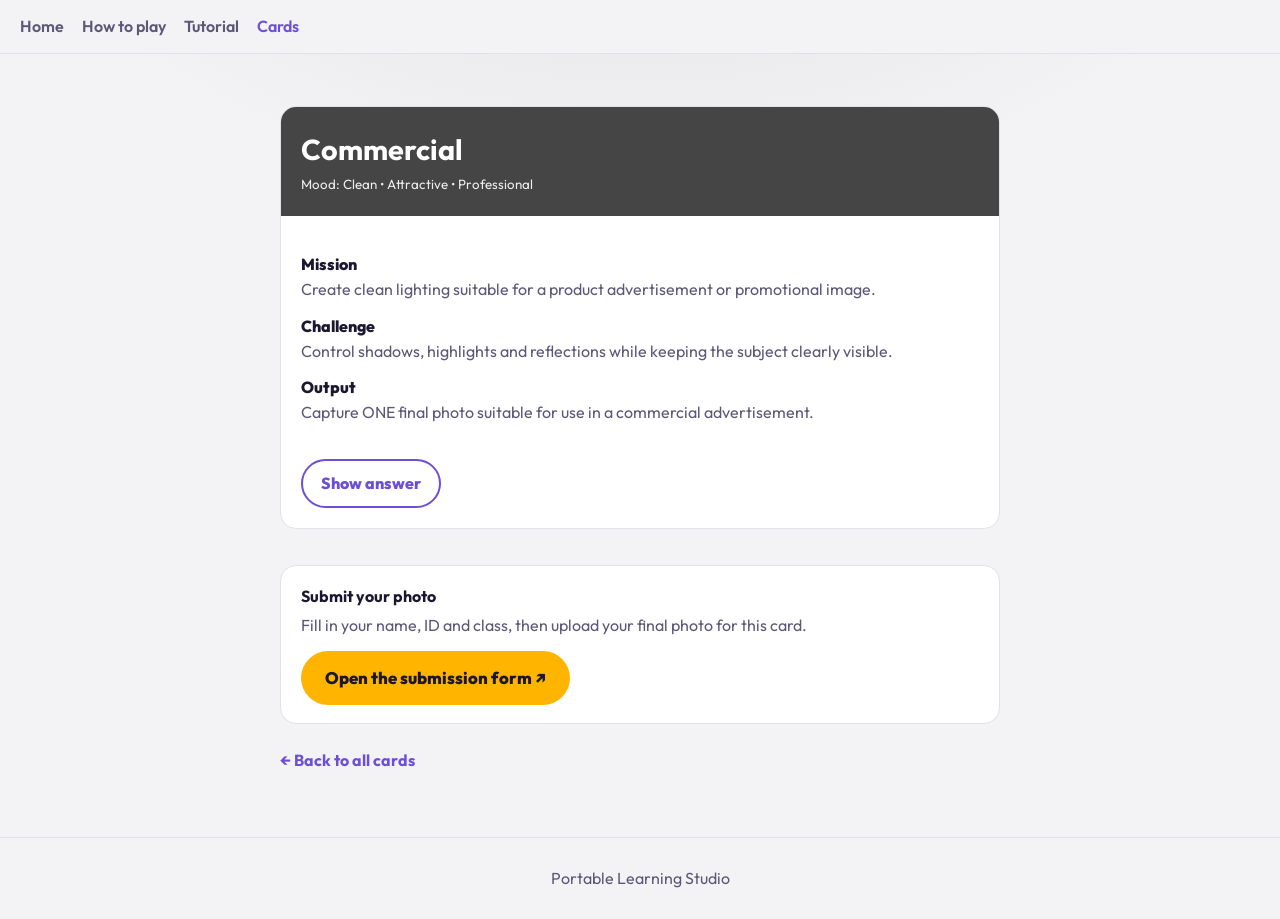
==== commercial.html @ ba3b09c4 "Add files via upload" ====
<!DOCTYPE html>
<html lang="en">
<head>
<meta charset="utf-8">
<meta name="viewport" content="width=device-width, initial-scale=1, viewport-fit=cover">
<title>Commercial — Portable Learning Studio</title>
<link href="https://fonts.googleapis.com/css2?family=Outfit:wght@400;600;800&display=swap" rel="stylesheet">
<link rel="stylesheet" href="style.css">
</head>
<body class="theme-commercial" style="--c:#454545">
<div class="page-wrap">
<nav aria-label="Sections"><a href="index.html">Home</a><a href="index.html#play">How to play</a><a href="index.html#tutorial">Tutorial</a><a href="index.html#cards" class="current">Cards</a></nav>
<main>
<section>
<article class="gc">
<header><h3>Commercial</h3><small>Mood: Clean • Attractive • Professional</small></header>
<div class="body">
<dl>
<dt>Mission</dt><dd>Create clean lighting suitable for a product advertisement or promotional image.</dd>
<dt>Challenge</dt><dd>Control shadows, highlights and reflections while keeping the subject clearly visible.</dd>
<dt>Output</dt><dd>Capture ONE final photo suitable for use in a commercial advertisement.</dd>
</dl>
<button class="reveal" aria-expanded="false" aria-controls="a-commercial">Show answer</button>
<div class="ans" id="a-commercial" hidden>
<b>A strong commercial setup</b>
<ul>
<li>Even, soft light from the front or a 45° angle, with minimal harsh shadows.</li>
<li>A fill light or reflector to lift shadows on the opposite side.</li>
<li>Clean, neutral background so the subject stands out.</li>
<li>Watch for unwanted glare or reflections on shiny surfaces.</li>
</ul>
<div class="video-wrap">
<iframe src="https://www.youtube.com/embed/VIDEO_ID_HERE" title="Answer walkthrough" allowfullscreen></iframe>
</div>
</div>
</div>
</article>
<div class="submit">
<h4>Submit your photo</h4>
<p>Fill in your name, ID and class, then upload your final photo for this card.</p>
<a class="form-btn" href="https://forms.gle/HwCCxJdiTN3s4n898" target="_blank" rel="noopener">Open the submission form ↗</a>
</div>
<a class="back" href="index.html#cards">← Back to all cards</a>
</section>
</main>
<footer>Portable Learning Studio</footer>
</div>
<script src="reveal.js"></script>
</body>
</html>
---- style.css ----
:root{--bg:#f6f4fb;--ink:#1b1730;--mute:#5d5878;--card:#fff;--line:#d9d3ee;--violet:#6d4fd6;--lamp:#ffb400;--dark:#15112b;
box-sizing:border-box;padding-top:env(safe-area-inset-top,0px);padding-bottom:env(safe-area-inset-bottom,0px)}
@media (prefers-color-scheme:dark){:root:not([data-theme="light"]){--bg:#110e22;--ink:#efeaff;--mute:#a9a2c8;--card:#1b1732;--line:#342d58;--violet:#9a82f5}}
:root[data-theme="dark"]{--bg:#110e22;--ink:#efeaff;--mute:#a9a2c8;--card:#1b1732;--line:#342d58;--violet:#9a82f5}
*{box-sizing:border-box}
html{scroll-behavior:smooth;scroll-padding-top:64px}
body{margin:0;background:var(--bg);color:var(--ink);font-family:Outfit,system-ui,sans-serif;line-height:1.55}
body.page-theme{background:
  radial-gradient(1100px 560px at 50% -180px, color-mix(in srgb, var(--c) 22%, transparent), transparent 70%),
  var(--bg)}
.page-wrap{position:relative;z-index:1}

/* Horror theme: fog, grain, vignette, flicker, glow */
body.theme-horror{background:#07060a}
body.theme-horror::before{content:"";position:fixed;inset:0;z-index:0;pointer-events:none;
  background:
    radial-gradient(1300px 800px at 50% 115%, transparent 25%, rgba(0,0,0,.88) 100%),
    radial-gradient(900px 600px at 50% 0%, color-mix(in srgb, var(--c) 30%, transparent), transparent 70%);
  animation:flicker 6s infinite}
body.theme-horror::after{content:"";position:fixed;inset:0;z-index:0;pointer-events:none;opacity:.22;mix-blend-mode:overlay;
  background-image:url("data:image/svg+xml;utf8,<svg xmlns='http://www.w3.org/2000/svg' width='160' height='160'><filter id='n'><feTurbulence type='fractalNoise' baseFrequency='0.85' numOctaves='2' stitchTiles='stitch'/></filter><rect width='100%25' height='100%25' filter='url(%23n)'/></svg>")}
@keyframes flicker{
  0%,100%{opacity:1}
  4%{opacity:.35}5%{opacity:1}6%{opacity:.55}7%{opacity:1}
  41%{opacity:.3}42%{opacity:.85}43%{opacity:.45}44%{opacity:1}
  71%{opacity:.5}72%{opacity:1}
}
body.theme-horror .horror-title{animation:titleFlicker 6s infinite}
@keyframes titleFlicker{
  0%,100%{opacity:1}
  4%{opacity:.5}5%{opacity:1}6%{opacity:.65}7%{opacity:1}
  41%{opacity:.4}42%{opacity:1}43%{opacity:.6}44%{opacity:1}
  71%{opacity:.65}72%{opacity:1}
}
.fog{position:fixed;z-index:-1;pointer-events:none;border-radius:50%;filter:blur(60px);opacity:.3;
  background:radial-gradient(circle, color-mix(in srgb, var(--c) 60%, transparent), transparent 70%)}
.fog1{width:460px;height:280px;top:8%;left:-12%;animation:drift1 32s ease-in-out infinite alternate}
.fog2{width:560px;height:240px;bottom:4%;right:-16%;animation:drift2 38s ease-in-out infinite alternate}
@keyframes drift1{from{transform:translateX(0)}to{transform:translateX(110px)}}
@keyframes drift2{from{transform:translateX(0)}to{transform:translateX(-130px)}}
@media (prefers-reduced-motion:reduce){body.theme-horror::before,.fog,body.theme-horror .horror-title{animation:none}}
.horror-title{font-family:'Creepster',system-ui;letter-spacing:3px;font-weight:400 !important;
  text-shadow:0 0 14px color-mix(in srgb, var(--c) 75%, transparent),0 0 32px color-mix(in srgb, var(--c) 40%, transparent)}
body.theme-horror .gc{animation:pulseGlow 5s ease-in-out infinite}
@keyframes pulseGlow{
  0%,100%{box-shadow:0 0 0 1px color-mix(in srgb, var(--c) 40%, transparent),0 0 30px -10px color-mix(in srgb, var(--c) 55%, transparent)}
  50%{box-shadow:0 0 0 1px color-mix(in srgb, var(--c) 55%, transparent),0 0 55px -6px color-mix(in srgb, var(--c) 65%, transparent)}
}
@media (prefers-reduced-motion:reduce){body.theme-horror .gc{animation:none}}

/* Mystery theme: drifting spotlight, grain, vignette */
body.theme-mystery{background:#060913}
body.theme-mystery::before{content:"";position:fixed;inset:0;z-index:0;pointer-events:none;
  background-repeat:no-repeat;
  background-image:
    radial-gradient(1300px 800px at 50% 115%, transparent 25%, rgba(0,0,0,.85) 100%),
    radial-gradient(480px 480px at 50% 50%, color-mix(in srgb, var(--c) 40%, transparent), transparent 70%);
  background-position:0 0, 25% 20%;
  animation:spotlightMove 18s ease-in-out infinite alternate}
@keyframes spotlightMove{0%{background-position:0 0, 20% 15%}50%{background-position:0 0, 75% 55%}100%{background-position:0 0, 35% 80%}}
body.theme-mystery::after{content:"";position:fixed;inset:0;z-index:0;pointer-events:none;opacity:.18;mix-blend-mode:overlay;
  background-image:url("data:image/svg+xml;utf8,<svg xmlns='http://www.w3.org/2000/svg' width='160' height='160'><filter id='n'><feTurbulence type='fractalNoise' baseFrequency='0.85' numOctaves='2' stitchTiles='stitch'/></filter><rect width='100%25' height='100%25' filter='url(%23n)'/></svg>")}
@media (prefers-reduced-motion:reduce){body.theme-mystery::before{animation:none}}

/* Commercial theme: clean, light, minimal shine sweep */
body.theme-commercial{--bg:#f3f3f5;--ink:#1b1730;--mute:#5d5878;--card:#fff;--line:#e2e2e6;
  background:radial-gradient(900px 500px at 50% -150px, color-mix(in srgb, var(--c) 10%, transparent), transparent 70%), var(--bg)}
body.theme-commercial .gc{position:relative;overflow:hidden}
body.theme-commercial .gc::after{content:"";position:absolute;top:0;left:-150%;width:55%;height:100%;z-index:1;
  background:linear-gradient(100deg, transparent, rgba(255,255,255,.55), transparent);
  animation:shine 7s ease-in-out infinite}
@keyframes shine{0%{left:-150%}35%{left:150%}100%{left:150%}}
@media (prefers-reduced-motion:reduce){body.theme-commercial .gc::after{animation:none;display:none}}

/* Dramatic theme: hard beam, cinematic bars, strong pulse */
body.theme-dramatic{background:#0a0607}
body.theme-dramatic::before{content:"";position:fixed;inset:0;z-index:0;pointer-events:none;
  background:
    radial-gradient(1300px 800px at 50% 115%, transparent 20%, rgba(0,0,0,.9) 100%),
    linear-gradient(100deg, transparent 42%, color-mix(in srgb, var(--c) 55%, transparent) 50%, transparent 58%)}
.cine-bar{position:fixed;left:0;right:0;height:6vh;background:#000;z-index:2;pointer-events:none}
.cine-bar.top{top:0}.cine-bar.bottom{bottom:0}
body.theme-dramatic .gc{animation:dramaticGlow 4s ease-in-out infinite}
@keyframes dramaticGlow{
  0%,100%{box-shadow:0 0 0 1px color-mix(in srgb, var(--c) 45%, transparent),0 0 30px -8px color-mix(in srgb, var(--c) 60%, transparent)}
  50%{box-shadow:0 0 0 1px color-mix(in srgb, var(--c) 65%, transparent),0 0 60px -4px color-mix(in srgb, var(--c) 75%, transparent)}
}
@media (prefers-reduced-motion:reduce){body.theme-dramatic .gc{animation:none}}

/* Happy theme: bright, floating light dots */
body.theme-happy{--bg:#fff8e6;--ink:#2a2110;--mute:#7a6b3f;--card:#fffdf5;--line:#f0dfa0;
  background:radial-gradient(1000px 600px at 50% -150px, color-mix(in srgb, var(--c) 30%, transparent), transparent 70%), var(--bg)}
.bokeh{position:fixed;z-index:0;pointer-events:none;border-radius:50%;filter:blur(2px);opacity:.5;
  background:radial-gradient(circle, color-mix(in srgb, var(--c) 55%, transparent), transparent 70%)}
.bokeh1{width:60px;height:60px;left:12%;bottom:-80px;animation:floatUp 14s linear infinite}
.bokeh2{width:40px;height:40px;left:40%;bottom:-80px;animation:floatUp 18s linear infinite 3s}
.bokeh3{width:50px;height:50px;left:70%;bottom:-80px;animation:floatUp 16s linear infinite 6s}
.bokeh4{width:30px;height:30px;left:85%;bottom:-80px;animation:floatUp 12s linear infinite 1.5s}
@keyframes floatUp{0%{transform:translateY(0);opacity:0}10%{opacity:.6}90%{opacity:.6}100%{transform:translateY(-110vh);opacity:0}}
body.theme-happy .gc{animation:happyGlow 5s ease-in-out infinite}
@keyframes happyGlow{
  0%,100%{box-shadow:0 0 0 1px color-mix(in srgb, var(--c) 40%, transparent),0 0 24px -8px color-mix(in srgb, var(--c) 55%, transparent)}
  50%{box-shadow:0 0 0 1px color-mix(in srgb, var(--c) 55%, transparent),0 0 40px -4px color-mix(in srgb, var(--c) 65%, transparent)}
}
@media (prefers-reduced-motion:reduce){.bokeh{display:none}body.theme-happy .gc{animation:none}}
nav{position:sticky;top:env(safe-area-inset-top,0px);z-index:5;display:flex;gap:18px;padding:14px 20px;background:var(--bg);border-bottom:1px solid var(--line);overflow-x:auto;white-space:nowrap}
nav a{color:var(--mute);text-decoration:none;font-weight:600}
nav a.current,nav a:hover,nav a:focus-visible{color:var(--violet)}
a:focus-visible,button:focus-visible{outline:3px solid var(--lamp);outline-offset:2px}
.hero{position:relative;background:var(--dark);color:#fff;padding:72px 20px 84px;overflow:hidden;--x:70%;--y:30%}
.hero::before{content:"";position:absolute;inset:0;background:radial-gradient(circle 260px at var(--x) var(--y),rgba(255,180,0,.55),rgba(255,180,0,0) 70%);pointer-events:none}
.hero>div{position:relative;max-width:760px;margin:auto}
.hero h1{font-size:clamp(2.2rem,8vw,4rem);line-height:1;margin:0 0 16px;font-weight:800}
.hero p{max-width:34em;color:#cfc8ee;font-size:1.1rem;margin:0 0 26px}
.btn{display:inline-block;background:var(--lamp);color:#1b1730;font-weight:800;padding:12px 22px;border-radius:999px;text-decoration:none}
main{max-width:760px;margin:auto;padding:0 20px}
section{padding:52px 0 8px}
h2{font-size:1.9rem;margin:0 0 8px}
.lead{color:var(--mute);margin:0 0 24px}
ol.steps{list-style:none;counter-reset:s;padding:0;margin:0;display:grid;gap:14px}
ol.steps li{counter-increment:s;position:relative;background:var(--card);border:1px solid var(--line);border-radius:14px;padding:16px 18px 16px 62px}
ol.steps li::before{content:counter(s);position:absolute;left:16px;top:14px;width:32px;height:32px;border-radius:50%;background:var(--violet);color:#fff;display:grid;place-items:center;font-weight:800}
ol.steps b{display:block}
.tips{display:grid;gap:12px;grid-template-columns:repeat(auto-fit,minmax(210px,1fr))}
.tip{border-left:4px solid var(--lamp);background:var(--card);padding:12px 16px;border-radius:0 12px 12px 0}
.tip b{display:block}
.grid{display:grid;gap:16px;grid-template-columns:repeat(auto-fit,minmax(220px,1fr))}
.tile{display:block;text-decoration:none;color:inherit;border-radius:16px;overflow:hidden;border:1px solid var(--line);background:var(--card)}
.tile header{padding:20px;color:#fff;background:var(--c,#6d4fd6)}
.tile h3{margin:0;font-size:1.4rem}
.tile header small{opacity:.9}
.tile .go{display:block;padding:12px 20px;font-weight:700;color:var(--violet)}
.gc{border-radius:16px;overflow:hidden;border:1px solid var(--line);background:var(--card)}
.gc header{padding:20px;color:#fff;background:var(--c,#6d4fd6)}
.gc h3{margin:0;font-size:1.8rem}
.gc header small{opacity:.9}
.gc .body{padding:20px}
.gc dt{font-weight:800;margin-top:12px}
.gc dd{margin:0;color:var(--mute)}
.reveal{margin-top:18px;font:inherit;font-weight:800;background:none;color:var(--violet);border:2px solid var(--violet);border-radius:999px;padding:10px 18px;cursor:pointer}
.reveal[aria-expanded="true"]{background:var(--violet);color:#fff}
.ans{margin-top:14px;padding:14px 16px;border-radius:12px;background:var(--bg);border:1px dashed var(--line)}
.ans ul{margin:6px 0 0;padding-left:20px}
.back{display:inline-block;margin:24px 0 0;color:var(--violet);font-weight:700;text-decoration:none}
.video-wrap{position:relative;width:100%;aspect-ratio:16/9;border-radius:14px;overflow:hidden;background:#000;margin-top:14px}
.video-wrap iframe{position:absolute;inset:0;width:100%;height:100%;border:0}
.submit{margin-top:36px;padding:18px 20px;border-radius:16px;border:1px solid var(--line);background:var(--card)}
.submit h4{margin:0 0 4px}
.submit p{color:var(--mute);margin:0 0 14px}
.form-btn{display:inline-flex;align-items:center;gap:8px;background:var(--lamp);color:#1b1730;font-weight:800;padding:14px 24px;border-radius:999px;text-decoration:none;font-size:1.05rem}
.form-btn:hover{filter:brightness(1.05)}
footer{margin-top:56px;padding:28px 20px;text-align:center;color:var(--mute);border-top:1px solid var(--line)}
@media (prefers-reduced-motion:reduce){html{scroll-behavior:auto}}
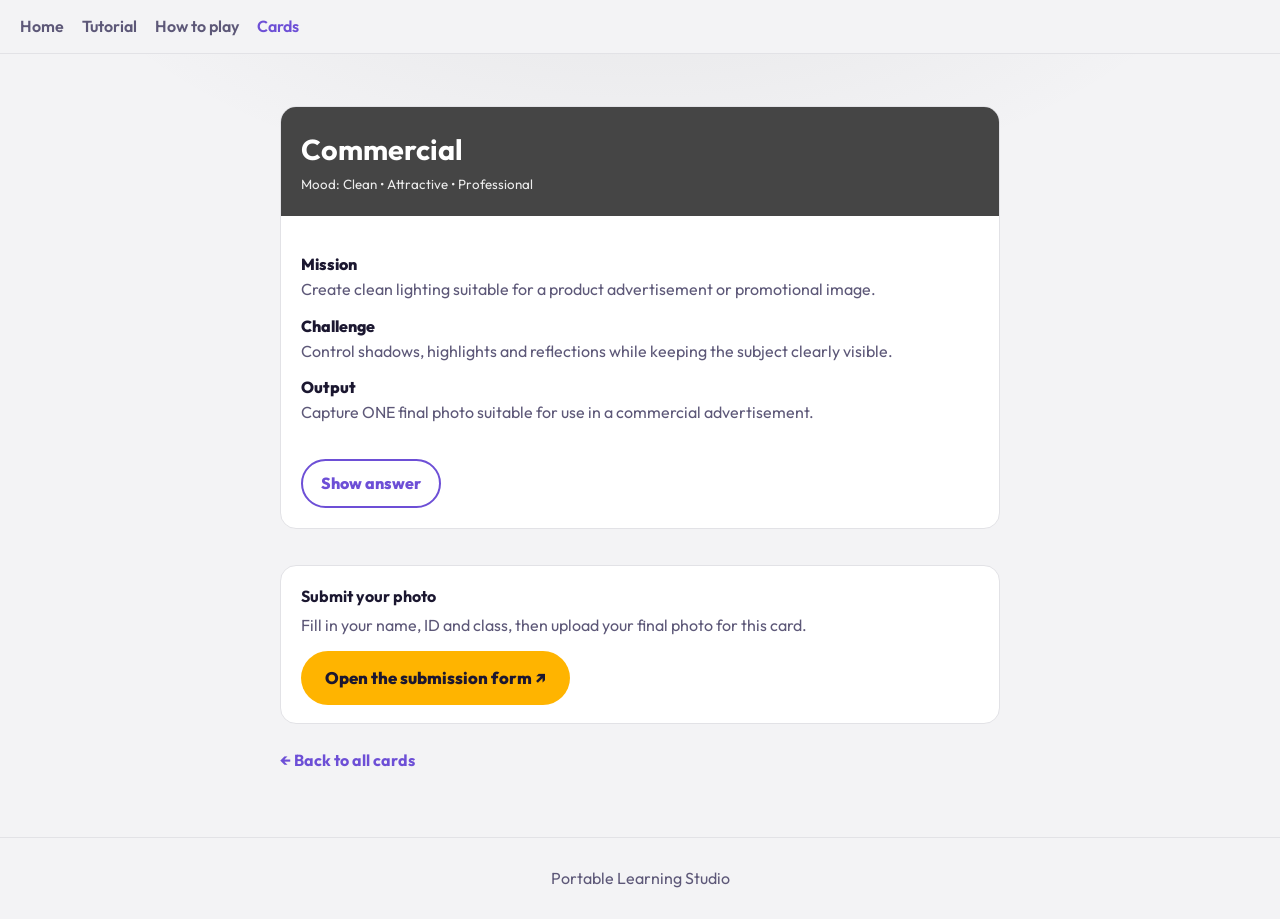
==== commit 0f0e9ee4: "Add files via upload" ====
--- a/commercial.html
+++ b/commercial.html
@@ -9,7 +9,7 @@
 </head>
 <body class="theme-commercial" style="--c:#454545">
 <div class="page-wrap">
-<nav aria-label="Sections"><a href="index.html">Home</a><a href="index.html#play">How to play</a><a href="index.html#tutorial">Tutorial</a><a href="index.html#cards" class="current">Cards</a></nav>
+<nav aria-label="Sections"><a href="index.html">Home</a><a href="index.html#tutorial">Tutorial</a><a href="index.html#play">How to play</a><a href="index.html#cards" class="current">Cards</a></nav>
 <main>
 <section>
 <article class="gc">
--- a/style.css
+++ b/style.css
@@ -10,10 +10,14 @@
   var(--bg)}
 .page-wrap{position:relative;z-index:1}
 
+.bg-image{position:fixed;inset:0;z-index:-3;background-repeat:repeat;background-size:760px auto;opacity:.5;pointer-events:none}
+
 /* Horror theme: fog, grain, vignette, flicker, glow */
 body.theme-horror{background:#07060a}
+body.theme-horror .bg-image{background-image:url('bg-horror.png');filter:brightness(.8)}
 body.theme-horror::before{content:"";position:fixed;inset:0;z-index:0;pointer-events:none;
   background:
+    linear-gradient(rgba(7,6,10,.5), rgba(7,6,10,.5)),
     radial-gradient(1300px 800px at 50% 115%, transparent 25%, rgba(0,0,0,.88) 100%),
     radial-gradient(900px 600px at 50% 0%, color-mix(in srgb, var(--c) 30%, transparent), transparent 70%);
   animation:flicker 6s infinite}
@@ -50,14 +54,16 @@
 
 /* Mystery theme: drifting spotlight, grain, vignette */
 body.theme-mystery{background:#060913}
+body.theme-mystery .bg-image{background-image:url('bg-mystery.png');filter:hue-rotate(160deg) saturate(1.3) brightness(.85)}
 body.theme-mystery::before{content:"";position:fixed;inset:0;z-index:0;pointer-events:none;
   background-repeat:no-repeat;
   background-image:
+    linear-gradient(rgba(6,9,19,.45), rgba(6,9,19,.45)),
     radial-gradient(1300px 800px at 50% 115%, transparent 25%, rgba(0,0,0,.85) 100%),
     radial-gradient(480px 480px at 50% 50%, color-mix(in srgb, var(--c) 40%, transparent), transparent 70%);
-  background-position:0 0, 25% 20%;
+  background-position:0 0, 0 0, 25% 20%;
   animation:spotlightMove 18s ease-in-out infinite alternate}
-@keyframes spotlightMove{0%{background-position:0 0, 20% 15%}50%{background-position:0 0, 75% 55%}100%{background-position:0 0, 35% 80%}}
+@keyframes spotlightMove{0%{background-position:0 0, 0 0, 20% 15%}50%{background-position:0 0, 0 0, 75% 55%}100%{background-position:0 0, 0 0, 35% 80%}}
 body.theme-mystery::after{content:"";position:fixed;inset:0;z-index:0;pointer-events:none;opacity:.18;mix-blend-mode:overlay;
   background-image:url("data:image/svg+xml;utf8,<svg xmlns='http://www.w3.org/2000/svg' width='160' height='160'><filter id='n'><feTurbulence type='fractalNoise' baseFrequency='0.85' numOctaves='2' stitchTiles='stitch'/></filter><rect width='100%25' height='100%25' filter='url(%23n)'/></svg>")}
 @media (prefers-reduced-motion:reduce){body.theme-mystery::before{animation:none}}
@@ -80,6 +86,8 @@
     linear-gradient(100deg, transparent 42%, color-mix(in srgb, var(--c) 55%, transparent) 50%, transparent 58%)}
 .cine-bar{position:fixed;left:0;right:0;height:6vh;background:#000;z-index:2;pointer-events:none}
 .cine-bar.top{top:0}.cine-bar.bottom{bottom:0}
+body.theme-dramatic .page-wrap{padding-top:6vh}
+body.theme-dramatic nav{top:6vh}
 body.theme-dramatic .gc{animation:dramaticGlow 4s ease-in-out infinite}
 @keyframes dramaticGlow{
   0%,100%{box-shadow:0 0 0 1px color-mix(in srgb, var(--c) 45%, transparent),0 0 30px -8px color-mix(in srgb, var(--c) 60%, transparent)}
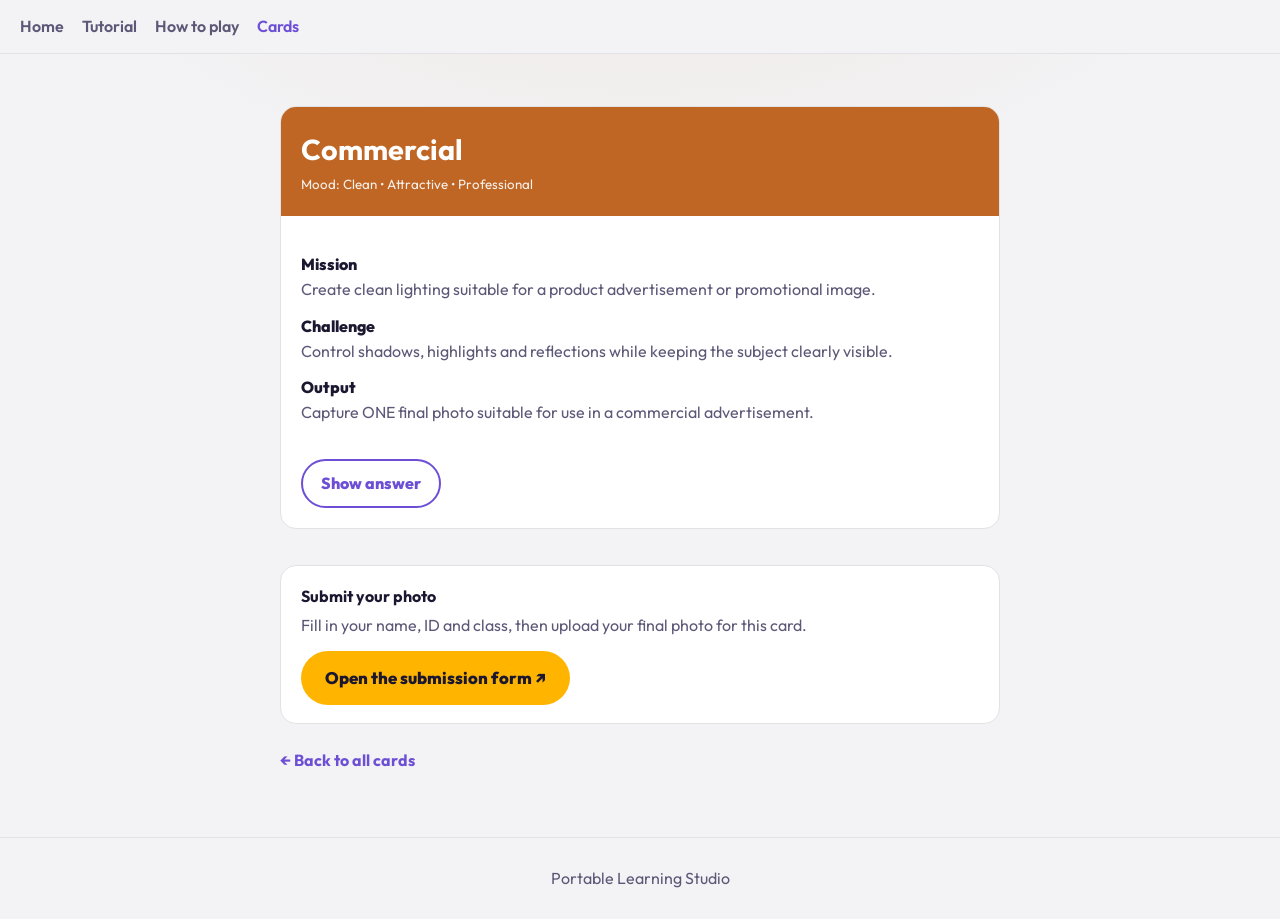
==== commit c08af319: "Add files via upload" ====
--- a/commercial.html
+++ b/commercial.html
@@ -7,7 +7,7 @@
 <link href="https://fonts.googleapis.com/css2?family=Outfit:wght@400;600;800&display=swap" rel="stylesheet">
 <link rel="stylesheet" href="style.css">
 </head>
-<body class="theme-commercial" style="--c:#454545">
+<body class="theme-commercial" style="--c:#c06624">
 <div class="page-wrap">
 <nav aria-label="Sections"><a href="index.html">Home</a><a href="index.html#tutorial">Tutorial</a><a href="index.html#play">How to play</a><a href="index.html#cards" class="current">Cards</a></nav>
 <main>
--- a/style.css
+++ b/style.css
@@ -10,19 +10,17 @@
   var(--bg)}
 .page-wrap{position:relative;z-index:1}
 
-.bg-image{position:fixed;inset:0;z-index:-3;background-repeat:repeat;background-size:760px auto;opacity:.5;pointer-events:none}
+.bg-image{position:fixed;inset:0;z-index:-3;background-repeat:repeat;background-size:760px auto;opacity:.8;pointer-events:none}
 
 /* Horror theme: fog, grain, vignette, flicker, glow */
 body.theme-horror{background:#07060a}
-body.theme-horror .bg-image{background-image:url('bg-horror.png');filter:brightness(.8)}
+body.theme-horror .bg-image{background-image:url('bg-horror.png')}
 body.theme-horror::before{content:"";position:fixed;inset:0;z-index:0;pointer-events:none;
   background:
-    linear-gradient(rgba(7,6,10,.5), rgba(7,6,10,.5)),
-    radial-gradient(1300px 800px at 50% 115%, transparent 25%, rgba(0,0,0,.88) 100%),
-    radial-gradient(900px 600px at 50% 0%, color-mix(in srgb, var(--c) 30%, transparent), transparent 70%);
+    linear-gradient(rgba(7,6,10,.18), rgba(7,6,10,.18)),
+    radial-gradient(1300px 800px at 50% 115%, transparent 35%, rgba(0,0,0,.55) 100%),
+    radial-gradient(900px 600px at 50% 0%, color-mix(in srgb, var(--c) 22%, transparent), transparent 70%);
   animation:flicker 6s infinite}
-body.theme-horror::after{content:"";position:fixed;inset:0;z-index:0;pointer-events:none;opacity:.22;mix-blend-mode:overlay;
-  background-image:url("data:image/svg+xml;utf8,<svg xmlns='http://www.w3.org/2000/svg' width='160' height='160'><filter id='n'><feTurbulence type='fractalNoise' baseFrequency='0.85' numOctaves='2' stitchTiles='stitch'/></filter><rect width='100%25' height='100%25' filter='url(%23n)'/></svg>")}
 @keyframes flicker{
   0%,100%{opacity:1}
   4%{opacity:.35}5%{opacity:1}6%{opacity:.55}7%{opacity:1}
@@ -54,18 +52,16 @@
 
 /* Mystery theme: drifting spotlight, grain, vignette */
 body.theme-mystery{background:#060913}
-body.theme-mystery .bg-image{background-image:url('bg-mystery.png');filter:hue-rotate(160deg) saturate(1.3) brightness(.85)}
+body.theme-mystery .bg-image{background-image:url('bg-mystery.png');filter:hue-rotate(160deg) saturate(1.3) brightness(1)}
 body.theme-mystery::before{content:"";position:fixed;inset:0;z-index:0;pointer-events:none;
   background-repeat:no-repeat;
   background-image:
-    linear-gradient(rgba(6,9,19,.45), rgba(6,9,19,.45)),
-    radial-gradient(1300px 800px at 50% 115%, transparent 25%, rgba(0,0,0,.85) 100%),
-    radial-gradient(480px 480px at 50% 50%, color-mix(in srgb, var(--c) 40%, transparent), transparent 70%);
+    linear-gradient(rgba(6,9,19,.15), rgba(6,9,19,.15)),
+    radial-gradient(1300px 800px at 50% 115%, transparent 35%, rgba(0,0,0,.5) 100%),
+    radial-gradient(480px 480px at 50% 50%, color-mix(in srgb, var(--c) 28%, transparent), transparent 70%);
   background-position:0 0, 0 0, 25% 20%;
   animation:spotlightMove 18s ease-in-out infinite alternate}
 @keyframes spotlightMove{0%{background-position:0 0, 0 0, 20% 15%}50%{background-position:0 0, 0 0, 75% 55%}100%{background-position:0 0, 0 0, 35% 80%}}
-body.theme-mystery::after{content:"";position:fixed;inset:0;z-index:0;pointer-events:none;opacity:.18;mix-blend-mode:overlay;
-  background-image:url("data:image/svg+xml;utf8,<svg xmlns='http://www.w3.org/2000/svg' width='160' height='160'><filter id='n'><feTurbulence type='fractalNoise' baseFrequency='0.85' numOctaves='2' stitchTiles='stitch'/></filter><rect width='100%25' height='100%25' filter='url(%23n)'/></svg>")}
 @media (prefers-reduced-motion:reduce){body.theme-mystery::before{animation:none}}
 
 /* Commercial theme: clean, light, minimal shine sweep */
@@ -84,6 +80,13 @@
   background:
     radial-gradient(1300px 800px at 50% 115%, transparent 20%, rgba(0,0,0,.9) 100%),
     linear-gradient(100deg, transparent 42%, color-mix(in srgb, var(--c) 55%, transparent) 50%, transparent 58%)}
+.fog-rise{position:fixed;z-index:-1;pointer-events:none;border-radius:50%;filter:blur(80px);opacity:.4;
+  background:radial-gradient(circle, color-mix(in srgb, var(--c) 55%, transparent), transparent 70%)}
+.fog-rise1{width:700px;height:420px;left:-12%;bottom:-240px;animation:riseUp 20s linear infinite}
+.fog-rise2{width:820px;height:460px;right:-16%;bottom:-300px;animation:riseUp 26s linear infinite 7s}
+.fog-rise3{width:600px;height:380px;left:30%;bottom:-220px;animation:riseUp 23s linear infinite 13s}
+@keyframes riseUp{0%{transform:translateY(0);opacity:0}15%{opacity:.5}85%{opacity:.5}100%{transform:translateY(-130vh);opacity:0}}
+@media (prefers-reduced-motion:reduce){.fog-rise{display:none}}
 .cine-bar{position:fixed;left:0;right:0;height:6vh;background:#000;z-index:2;pointer-events:none}
 .cine-bar.top{top:0}.cine-bar.bottom{bottom:0}
 body.theme-dramatic .page-wrap{padding-top:6vh}
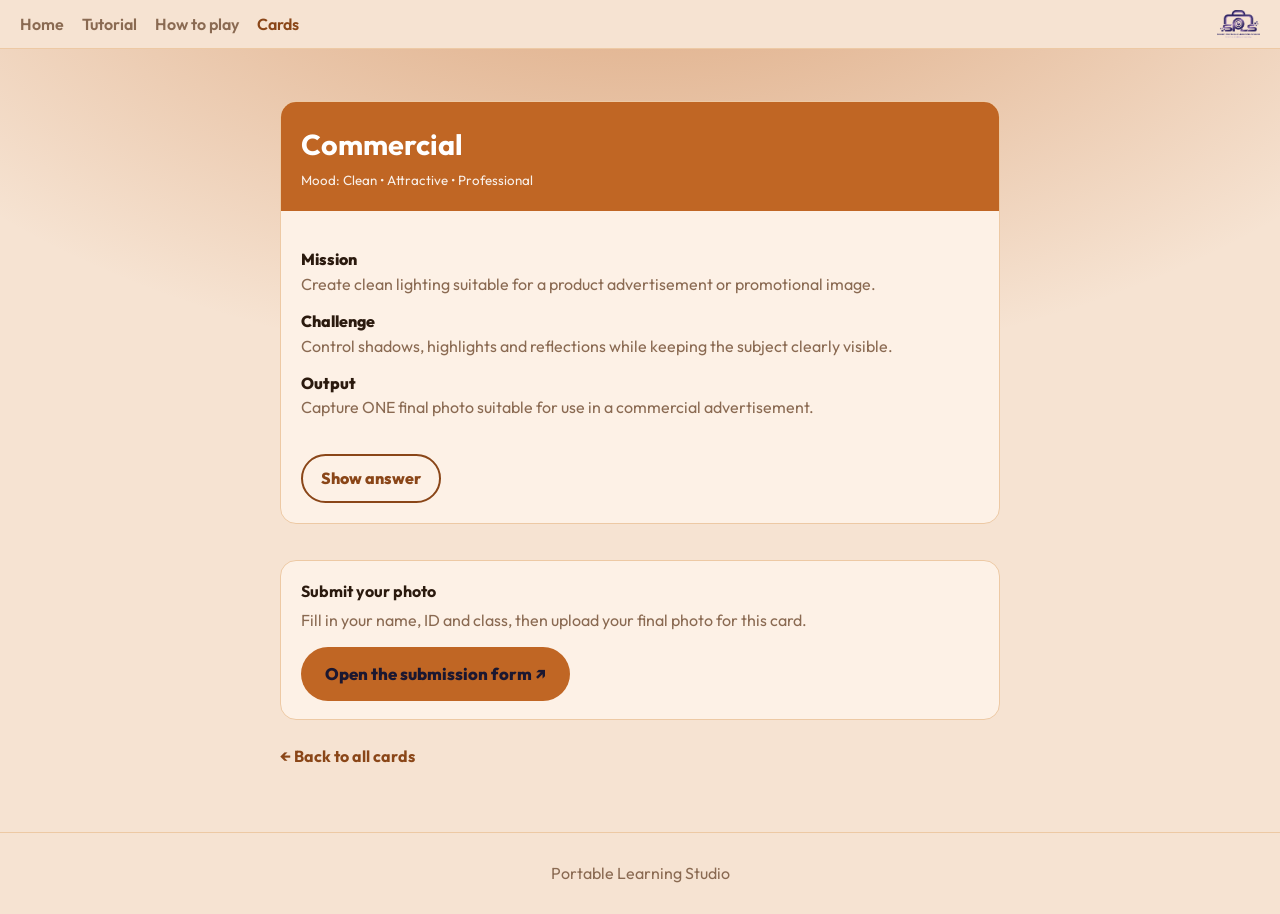
==== commit 0077332c: "Add files via upload" ====
--- a/commercial.html
+++ b/commercial.html
@@ -9,7 +9,7 @@
 </head>
 <body class="theme-commercial" style="--c:#c06624">
 <div class="page-wrap">
-<nav aria-label="Sections"><a href="index.html">Home</a><a href="index.html#tutorial">Tutorial</a><a href="index.html#play">How to play</a><a href="index.html#cards" class="current">Cards</a></nav>
+<nav aria-label="Sections"><a href="index.html">Home</a><a href="index.html#tutorial">Tutorial</a><a href="index.html#play">How to play</a><a href="index.html#cards" class="current">Cards</a><img class="nav-logo" src="logo.png" alt="Smart Portable Learning Studio logo"></nav>
 <main>
 <section>
 <article class="gc">
--- a/style.css
+++ b/style.css
@@ -5,21 +5,19 @@
 *{box-sizing:border-box}
 html{scroll-behavior:smooth;scroll-padding-top:64px}
 body{margin:0;background:var(--bg);color:var(--ink);font-family:Outfit,system-ui,sans-serif;line-height:1.55}
+body.home-bg{background-image:url('bg-home.png');background-size:cover;background-position:center;background-repeat:no-repeat;background-attachment:fixed}
 body.page-theme{background:
   radial-gradient(1100px 560px at 50% -180px, color-mix(in srgb, var(--c) 22%, transparent), transparent 70%),
   var(--bg)}
 .page-wrap{position:relative;z-index:1}
 
-.bg-image{position:fixed;inset:0;z-index:-3;background-repeat:repeat;background-size:760px auto;opacity:.8;pointer-events:none}
+.bg-image{position:fixed;inset:0;z-index:-3;background-repeat:repeat;background-size:760px auto;opacity:1;pointer-events:none}
 
 /* Horror theme: fog, grain, vignette, flicker, glow */
 body.theme-horror{background:#07060a}
 body.theme-horror .bg-image{background-image:url('bg-horror.png')}
 body.theme-horror::before{content:"";position:fixed;inset:0;z-index:0;pointer-events:none;
-  background:
-    linear-gradient(rgba(7,6,10,.18), rgba(7,6,10,.18)),
-    radial-gradient(1300px 800px at 50% 115%, transparent 35%, rgba(0,0,0,.55) 100%),
-    radial-gradient(900px 600px at 50% 0%, color-mix(in srgb, var(--c) 22%, transparent), transparent 70%);
+  background:rgba(7,6,10,.12);
   animation:flicker 6s infinite}
 @keyframes flicker{
   0%,100%{opacity:1}
@@ -34,13 +32,14 @@
   41%{opacity:.4}42%{opacity:1}43%{opacity:.6}44%{opacity:1}
   71%{opacity:.65}72%{opacity:1}
 }
+@media (prefers-reduced-motion:reduce){body.theme-horror::before,body.theme-horror .horror-title{animation:none}}
 .fog{position:fixed;z-index:-1;pointer-events:none;border-radius:50%;filter:blur(60px);opacity:.3;
   background:radial-gradient(circle, color-mix(in srgb, var(--c) 60%, transparent), transparent 70%)}
 .fog1{width:460px;height:280px;top:8%;left:-12%;animation:drift1 32s ease-in-out infinite alternate}
 .fog2{width:560px;height:240px;bottom:4%;right:-16%;animation:drift2 38s ease-in-out infinite alternate}
 @keyframes drift1{from{transform:translateX(0)}to{transform:translateX(110px)}}
 @keyframes drift2{from{transform:translateX(0)}to{transform:translateX(-130px)}}
-@media (prefers-reduced-motion:reduce){body.theme-horror::before,.fog,body.theme-horror .horror-title{animation:none}}
+@media (prefers-reduced-motion:reduce){.fog{animation:none}}
 .horror-title{font-family:'Creepster',system-ui;letter-spacing:3px;font-weight:400 !important;
   text-shadow:0 0 14px color-mix(in srgb, var(--c) 75%, transparent),0 0 32px color-mix(in srgb, var(--c) 40%, transparent)}
 body.theme-horror .gc{animation:pulseGlow 5s ease-in-out infinite}
@@ -54,22 +53,14 @@
 body.theme-mystery{background:#060913}
 body.theme-mystery .bg-image{background-image:url('bg-mystery.png');filter:hue-rotate(160deg) saturate(1.3) brightness(1)}
 body.theme-mystery::before{content:"";position:fixed;inset:0;z-index:0;pointer-events:none;
-  background-repeat:no-repeat;
-  background-image:
-    linear-gradient(rgba(6,9,19,.15), rgba(6,9,19,.15)),
-    radial-gradient(1300px 800px at 50% 115%, transparent 35%, rgba(0,0,0,.5) 100%),
-    radial-gradient(480px 480px at 50% 50%, color-mix(in srgb, var(--c) 28%, transparent), transparent 70%);
-  background-position:0 0, 0 0, 25% 20%;
-  animation:spotlightMove 18s ease-in-out infinite alternate}
-@keyframes spotlightMove{0%{background-position:0 0, 0 0, 20% 15%}50%{background-position:0 0, 0 0, 75% 55%}100%{background-position:0 0, 0 0, 35% 80%}}
-@media (prefers-reduced-motion:reduce){body.theme-mystery::before{animation:none}}
+  background:rgba(6,9,19,.12)}
 
 /* Commercial theme: clean, light, minimal shine sweep */
-body.theme-commercial{--bg:#f3f3f5;--ink:#1b1730;--mute:#5d5878;--card:#fff;--line:#e2e2e6;
-  background:radial-gradient(900px 500px at 50% -150px, color-mix(in srgb, var(--c) 10%, transparent), transparent 70%), var(--bg)}
+body.theme-commercial{--bg:#f6e3d2;--ink:#2b1a0e;--mute:#8a6a52;--card:#fdf1e6;--line:#edc9a4;--violet:#8a4618;--lamp:#c06624;
+  background:radial-gradient(1200px 700px at 50% -150px, color-mix(in srgb, var(--c) 55%, transparent), transparent 75%), var(--bg)}
 body.theme-commercial .gc{position:relative;overflow:hidden}
 body.theme-commercial .gc::after{content:"";position:absolute;top:0;left:-150%;width:55%;height:100%;z-index:1;
-  background:linear-gradient(100deg, transparent, rgba(255,255,255,.55), transparent);
+  background:linear-gradient(100deg, transparent, color-mix(in srgb, var(--c) 65%, black 25%), transparent);
   animation:shine 7s ease-in-out infinite}
 @keyframes shine{0%{left:-150%}35%{left:150%}100%{left:150%}}
 @media (prefers-reduced-motion:reduce){body.theme-commercial .gc::after{animation:none;display:none}}
@@ -114,7 +105,8 @@
   50%{box-shadow:0 0 0 1px color-mix(in srgb, var(--c) 55%, transparent),0 0 40px -4px color-mix(in srgb, var(--c) 65%, transparent)}
 }
 @media (prefers-reduced-motion:reduce){.bokeh{display:none}body.theme-happy .gc{animation:none}}
-nav{position:sticky;top:env(safe-area-inset-top,0px);z-index:5;display:flex;gap:18px;padding:14px 20px;background:var(--bg);border-bottom:1px solid var(--line);overflow-x:auto;white-space:nowrap}
+nav{position:sticky;top:env(safe-area-inset-top,0px);z-index:5;display:flex;align-items:center;gap:18px;padding:10px 20px;background:var(--bg);border-bottom:1px solid var(--line);overflow-x:auto;white-space:nowrap}
+.nav-logo{height:28px;width:auto;margin-left:auto;flex:0 0 auto}
 nav a{color:var(--mute);text-decoration:none;font-weight:600}
 nav a.current,nav a:hover,nav a:focus-visible{color:var(--violet)}
 a:focus-visible,button:focus-visible{outline:3px solid var(--lamp);outline-offset:2px}
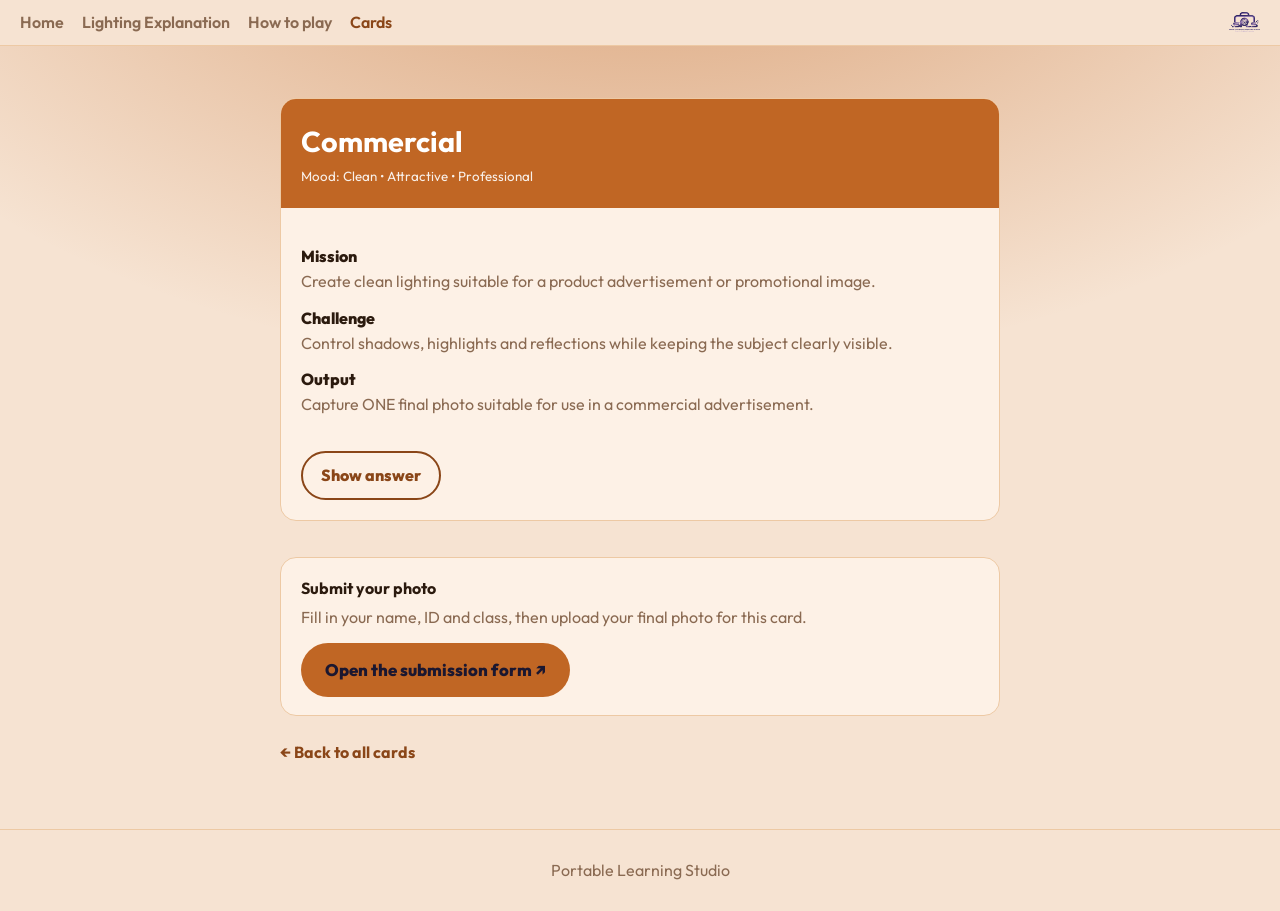
==== commit dc31d474: "Add files via upload" ====
--- a/commercial.html
+++ b/commercial.html
@@ -9,7 +9,7 @@
 </head>
 <body class="theme-commercial" style="--c:#c06624">
 <div class="page-wrap">
-<nav aria-label="Sections"><a href="index.html">Home</a><a href="index.html#tutorial">Tutorial</a><a href="index.html#play">How to play</a><a href="index.html#cards" class="current">Cards</a><img class="nav-logo" src="logo.png" alt="Smart Portable Learning Studio logo"></nav>
+<nav aria-label="Sections"><a href="index.html">Home</a><a href="index.html#tutorial">Lighting Explanation</a><a href="index.html#play">How to play</a><a href="index.html#cards" class="current">Cards</a><img class="nav-logo" src="logo.png" alt="Smart Portable Learning Studio logo"></nav>
 <main>
 <section>
 <article class="gc">
--- a/style.css
+++ b/style.css
@@ -106,19 +106,23 @@
 }
 @media (prefers-reduced-motion:reduce){.bokeh{display:none}body.theme-happy .gc{animation:none}}
 nav{position:sticky;top:env(safe-area-inset-top,0px);z-index:5;display:flex;align-items:center;gap:18px;padding:10px 20px;background:var(--bg);border-bottom:1px solid var(--line);overflow-x:auto;white-space:nowrap}
-.nav-logo{height:28px;width:auto;margin-left:auto;flex:0 0 auto}
+.nav-logo{height:20px;width:auto;margin-left:auto;flex:0 0 auto}
 nav a{color:var(--mute);text-decoration:none;font-weight:600}
 nav a.current,nav a:hover,nav a:focus-visible{color:var(--violet)}
 a:focus-visible,button:focus-visible{outline:3px solid var(--lamp);outline-offset:2px}
 .hero{position:relative;background:var(--dark);color:#fff;padding:72px 20px 84px;overflow:hidden;--x:70%;--y:30%}
 .hero::before{content:"";position:absolute;inset:0;background:radial-gradient(circle 260px at var(--x) var(--y),rgba(255,180,0,.55),rgba(255,180,0,0) 70%);pointer-events:none}
 .hero>div{position:relative;max-width:760px;margin:auto}
+.hero-head{display:flex;align-items:center;gap:16px;flex-wrap:wrap;margin:0 0 16px}
+.hero-head h2{margin:0}
+.hero-logo{display:block;height:48px;width:auto}
 .hero h1{font-size:clamp(2.2rem,8vw,4rem);line-height:1;margin:0 0 16px;font-weight:800}
 .hero p{max-width:34em;color:#cfc8ee;font-size:1.1rem;margin:0 0 26px}
 .btn{display:inline-block;background:var(--lamp);color:#1b1730;font-weight:800;padding:12px 22px;border-radius:999px;text-decoration:none}
 main{max-width:760px;margin:auto;padding:0 20px}
 section{padding:52px 0 8px}
 h2{font-size:1.9rem;margin:0 0 8px}
+main h2{color:#000}
 .lead{color:var(--mute);margin:0 0 24px}
 ol.steps{list-style:none;counter-reset:s;padding:0;margin:0;display:grid;gap:14px}
 ol.steps li{counter-increment:s;position:relative;background:var(--card);border:1px solid var(--line);border-radius:14px;padding:16px 18px 16px 62px}
@@ -127,6 +131,8 @@
 .tips{display:grid;gap:12px;grid-template-columns:repeat(auto-fit,minmax(210px,1fr))}
 .tip{border-left:4px solid var(--lamp);background:var(--card);padding:12px 16px;border-radius:0 12px 12px 0}
 .tip b{display:block}
+.light-sections{display:flex;flex-direction:column;gap:28px}
+.light-section h3{margin:0 0 10px;font-size:1.2rem;color:#000}
 .grid{display:grid;gap:16px;grid-template-columns:repeat(auto-fit,minmax(220px,1fr))}
 .tile{display:block;text-decoration:none;color:inherit;border-radius:16px;overflow:hidden;border:1px solid var(--line);background:var(--card)}
 .tile header{padding:20px;color:#fff;background:var(--c,#6d4fd6)}
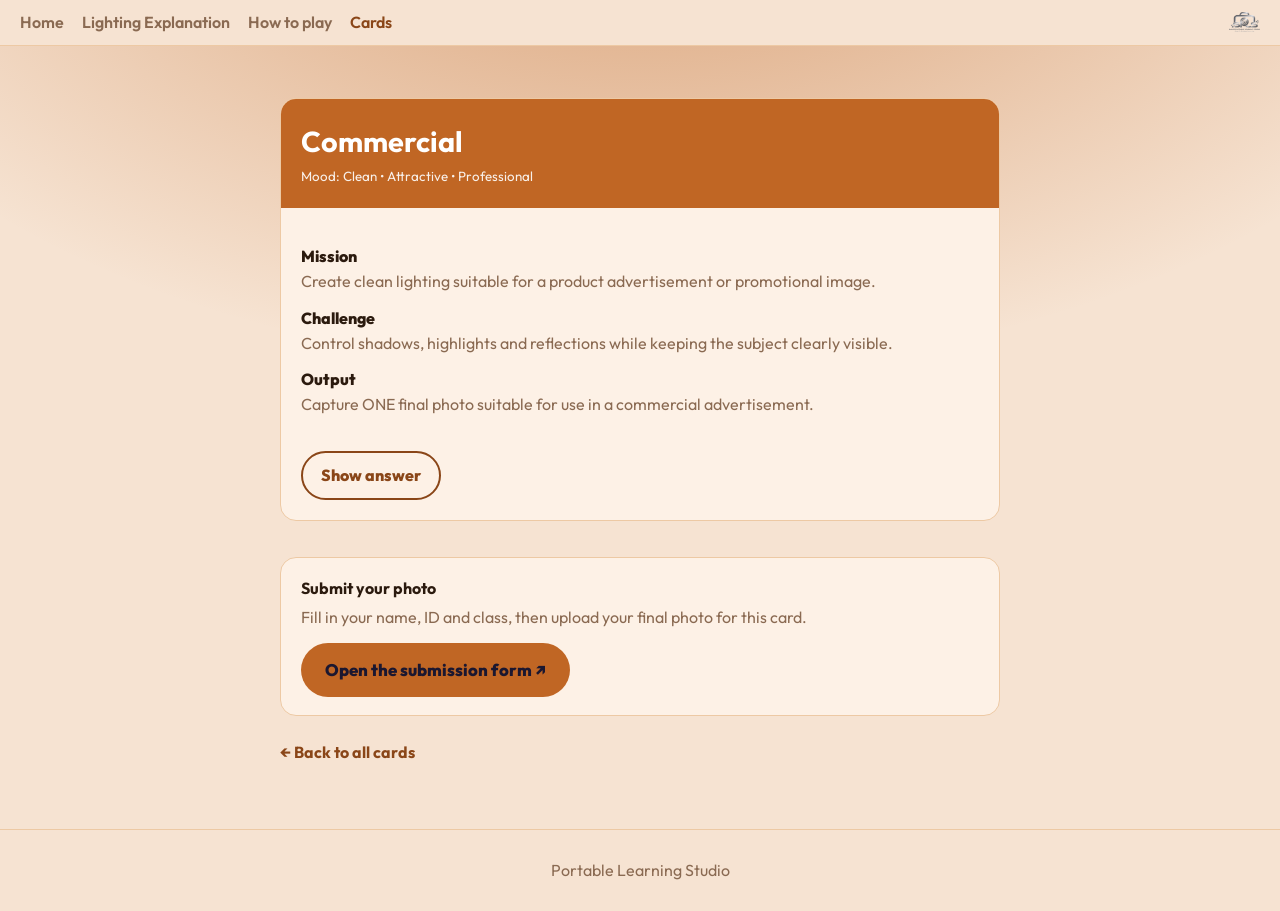
==== commit 78a4e7a1: "Enhance slider div with max-width and margin styles Updated slider div with additional styles for la" ====
--- a/commercial.html
+++ b/commercial.html
@@ -29,8 +29,14 @@
 <li>Clean, neutral background so the subject stands out.</li>
 <li>Watch for unwanted glare or reflections on shiny surfaces.</li>
 </ul>
-<div class="video-wrap">
-<iframe src="https://www.youtube.com/embed/VIDEO_ID_HERE" title="Answer walkthrough" allowfullscreen></iframe>
+<div class="slider" style="--ratio:3/4; max-width:360px; margin-left:auto; margin-right:auto">
+<div class="slides">
+<img src="answer-commercial-1.jpg" alt="Example commercial lighting setup 1">
+<img src="answer-commercial-2.jpg" alt="Example commericial lighting setup 2">
+</div>
+<button class="slide-btn prev" aria-label="Previous picture">‹</button>
+<button class="slide-btn next" aria-label="Next picture">›</button>
+<div class="dots"></div>
 </div>
 </div>
 </div>
--- a/style.css
+++ b/style.css
@@ -51,7 +51,7 @@
 
 /* Mystery theme: drifting spotlight, grain, vignette */
 body.theme-mystery{background:#060913}
-body.theme-mystery .bg-image{background-image:url('bg-mystery.png');filter:hue-rotate(160deg) saturate(1.3) brightness(1)}
+body.theme-mystery .bg-image{background-image:url('bg-mystery.png')}
 body.theme-mystery::before{content:"";position:fixed;inset:0;z-index:0;pointer-events:none;
   background:rgba(6,9,19,.12)}
 
@@ -113,9 +113,11 @@
 .hero{position:relative;background:var(--dark);color:#fff;padding:72px 20px 84px;overflow:hidden;--x:70%;--y:30%}
 .hero::before{content:"";position:absolute;inset:0;background:radial-gradient(circle 260px at var(--x) var(--y),rgba(255,180,0,.55),rgba(255,180,0,0) 70%);pointer-events:none}
 .hero>div{position:relative;max-width:760px;margin:auto}
-.hero-head{display:flex;align-items:center;gap:16px;flex-wrap:wrap;margin:0 0 16px}
-.hero-head h2{margin:0}
-.hero-logo{display:block;height:48px;width:auto}
+.hero>.hero-inner{max-width:1060px;display:grid;grid-template-columns:410px minmax(0,1fr);gap:40px;align-items:stretch}
+.hero-logo-wrap{position:relative}
+.hero-logo{position:absolute;inset:0;width:100%;height:100%;object-fit:contain;object-position:left center}
+.hero-text h2{margin:0 0 16px}
+@media (max-width:900px){.hero>.hero-inner{grid-template-columns:1fr;gap:20px}.hero-logo-wrap{height:150px}}
 .hero h1{font-size:clamp(2.2rem,8vw,4rem);line-height:1;margin:0 0 16px;font-weight:800}
 .hero p{max-width:34em;color:#cfc8ee;font-size:1.1rem;margin:0 0 26px}
 .btn{display:inline-block;background:var(--lamp);color:#1b1730;font-weight:800;padding:12px 22px;border-radius:999px;text-decoration:none}
@@ -133,7 +135,17 @@
 .tip b{display:block}
 .light-sections{display:flex;flex-direction:column;gap:28px}
 .light-section h3{margin:0 0 10px;font-size:1.2rem;color:#000}
+.light-desc{margin:0 0 12px;color:var(--mute)}
+.light-section .video-wrap{max-width:680px}
 .grid{display:grid;gap:16px;grid-template-columns:repeat(auto-fit,minmax(220px,1fr))}
+.team-grid{display:grid;gap:16px;grid-template-columns:repeat(auto-fit,minmax(200px,1fr))}
+.team-card{background:var(--card);border:1px solid var(--line);border-radius:16px;padding:22px 18px;text-align:center}
+.team-photo{display:block;width:72px;height:72px;border-radius:50%;object-fit:cover;background:var(--violet);margin:0 auto 12px}
+.team-card h4{margin:0 0 6px;font-size:1.05rem}
+.team-role{display:inline-block;font-size:.72rem;font-weight:800;letter-spacing:.04em;text-transform:uppercase;padding:3px 10px;border-radius:999px;margin-bottom:10px}
+.role-lecturer{background:color-mix(in srgb, var(--violet) 18%, transparent);color:var(--violet)}
+.role-student{background:color-mix(in srgb, var(--lamp) 20%, transparent);color:#8a5a00}
+.team-card p{margin:0;color:var(--mute);font-size:.88rem;line-height:1.4}
 .tile{display:block;text-decoration:none;color:inherit;border-radius:16px;overflow:hidden;border:1px solid var(--line);background:var(--card)}
 .tile header{padding:20px;color:#fff;background:var(--c,#6d4fd6)}
 .tile h3{margin:0;font-size:1.4rem}
@@ -153,6 +165,17 @@
 .back{display:inline-block;margin:24px 0 0;color:var(--violet);font-weight:700;text-decoration:none}
 .video-wrap{position:relative;width:100%;aspect-ratio:16/9;border-radius:14px;overflow:hidden;background:#000;margin-top:14px}
 .video-wrap iframe{position:absolute;inset:0;width:100%;height:100%;border:0}
+.answer-img{display:block;width:100%;height:auto;aspect-ratio:var(--ratio,16/9);object-fit:var(--fit,cover);border-radius:14px;margin-top:14px;background:var(--line)}
+.slider{position:relative;margin-top:14px;border-radius:14px;overflow:hidden;background:var(--line)}
+.slides{display:flex;overflow-x:auto;scroll-snap-type:x mandatory;scrollbar-width:none}
+.slides::-webkit-scrollbar{display:none}
+.slides img{flex:0 0 100%;width:100%;aspect-ratio:var(--ratio,16/9);object-fit:var(--fit,cover);scroll-snap-align:center;display:block}
+.slide-btn{position:absolute;top:50%;transform:translateY(-50%);width:38px;height:38px;border-radius:50%;border:0;background:rgba(0,0,0,.55);color:#fff;font-size:1.4rem;line-height:1;cursor:pointer}
+.slide-btn.prev{left:10px}
+.slide-btn.next{right:10px}
+.dots{position:absolute;left:0;right:0;bottom:10px;display:flex;justify-content:center;gap:8px}
+.dot{width:9px;height:9px;border-radius:50%;border:0;padding:0;background:rgba(255,255,255,.55);box-shadow:0 0 0 1px rgba(0,0,0,.35);cursor:pointer}
+.dot.active{background:#fff}
 .submit{margin-top:36px;padding:18px 20px;border-radius:16px;border:1px solid var(--line);background:var(--card)}
 .submit h4{margin:0 0 4px}
 .submit p{color:var(--mute);margin:0 0 14px}
